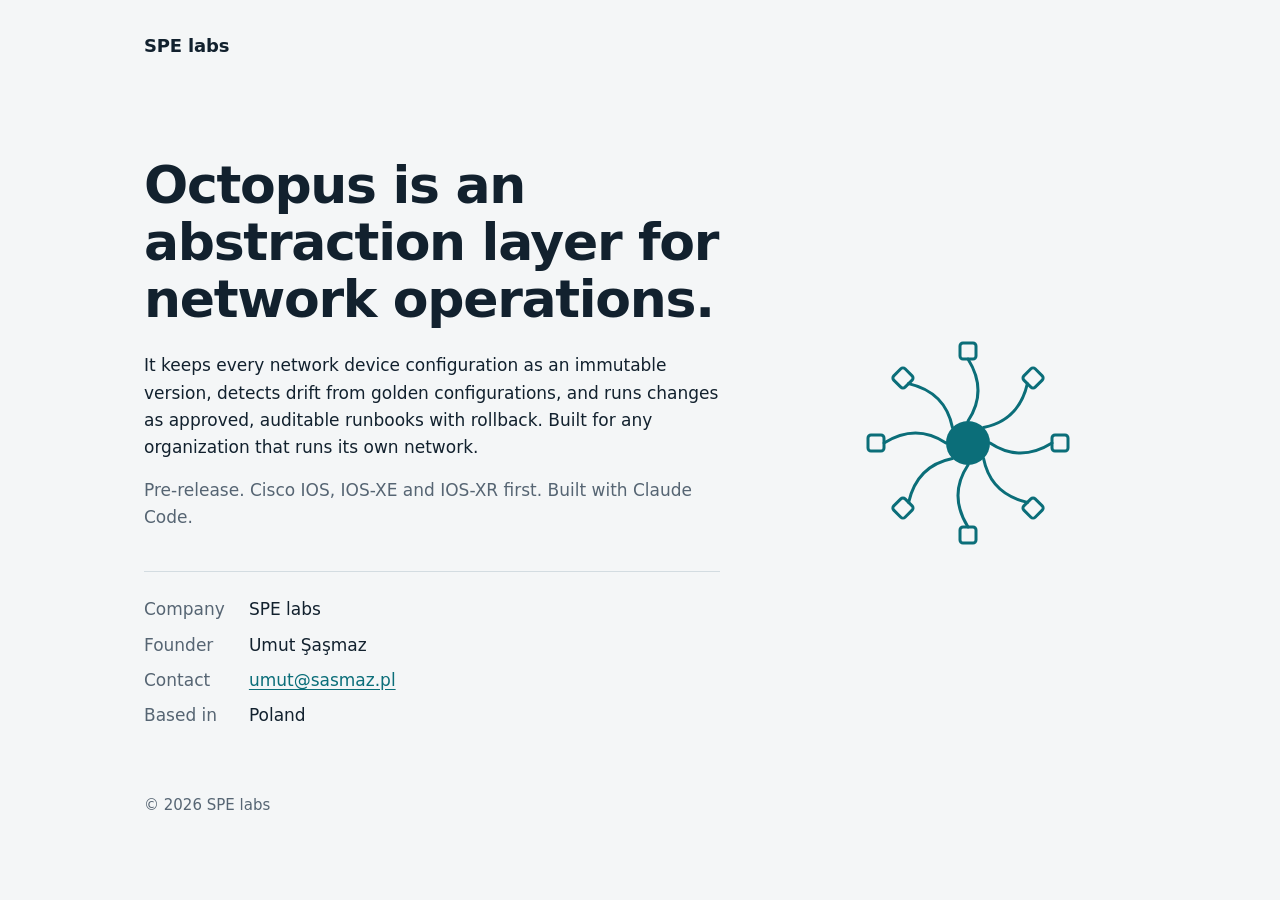
==== index.html @ d255f969 "Add SPE labs page" ====
<!doctype html>
<html lang="en">
<head>
<meta charset="utf-8">
<meta name="viewport" content="width=device-width, initial-scale=1">
<title>SPE labs: Octopus, an abstraction layer for network operations</title>
<meta name="description" content="SPE labs builds Octopus, an abstraction layer for network operations.">
<link rel="canonical" href="https://sasmaz.pl/">
<meta property="og:type" content="website">
<meta property="og:url" content="https://sasmaz.pl/">
<meta property="og:site_name" content="SPE labs">
<meta property="og:title" content="SPE labs">
<meta property="og:description" content="SPE labs builds Octopus, an abstraction layer for network operations.">
<link rel="icon" href="data:image/svg+xml,%3Csvg xmlns='http://www.w3.org/2000/svg' viewBox='0 0 16 16'%3E%3Ccircle cx='8' cy='8' r='6' fill='%230B6E79'/%3E%3C/svg%3E">
<script type="application/ld+json">
{
  "@context": "https://schema.org",
  "@type": "Organization",
  "name": "SPE labs",
  "url": "https://sasmaz.pl/",
  "email": "umut@sasmaz.pl",
  "description": "SPE labs builds Octopus, an abstraction layer for network operations.",
  "founder": { "@type": "Person", "name": "Umut Şaşmaz" },
  "address": { "@type": "PostalAddress", "addressCountry": "PL" }
}
</script>
<style>
  :root {
    --bg: #F4F6F7;
    --ink: #12212E;
    --muted: #566573;
    --accent: #0B6E79;
    --rule: #D3DCE1;
  }
  @media (prefers-color-scheme: dark) {
    :root {
      --bg: #0F1A22;
      --ink: #E6EDF1;
      --muted: #9AABB8;
      --accent: #4FB3BF;
      --rule: #2A3A46;
    }
  }
  * { box-sizing: border-box; }
  html { -webkit-text-size-adjust: 100%; }
  body {
    margin: 0;
    background: var(--bg);
    color: var(--ink);
    font: 400 1.0625rem/1.6 system-ui, -apple-system, "Segoe UI", Roboto, "Helvetica Neue", Arial, sans-serif;
  }
  .wrap { max-width: 64rem; margin: 0 auto; padding: 2rem 1rem 3rem; }
  header { font-weight: 700; font-size: 1.125rem; letter-spacing: -0.01em; }
  main {
    display: grid;
    grid-template-columns: minmax(0, 38rem) minmax(0, 1fr);
    gap: 3rem;
    align-items: center;
    padding: 6rem 0 4rem;
  }
  h1 {
    margin: 0 0 1.5rem;
    font-size: clamp(2rem, 5vw, 3.25rem);
    line-height: 1.1;
    letter-spacing: -0.025em;
    font-weight: 650;
  }
  p { margin: 0 0 1rem; max-width: 36rem; }
  .status { color: var(--muted); }
  .hub { width: 100%; max-width: 15rem; justify-self: center; color: var(--accent); }
  dl {
    display: grid;
    grid-template-columns: max-content 1fr;
    gap: 0.5rem 1.5rem;
    margin: 2.5rem 0 0;
    padding-top: 1.5rem;
    border-top: 1px solid var(--rule);
    max-width: 36rem;
  }
  dt { color: var(--muted); }
  dd { margin: 0; }
  a { color: var(--accent); text-underline-offset: 0.2em; }
  a:focus-visible { outline: 2px solid var(--accent); outline-offset: 3px; border-radius: 2px; }
  footer { color: var(--muted); font-size: 0.9375rem; }
  @media (max-width: 760px) {
    main { grid-template-columns: 1fr; gap: 2rem; padding: 3rem 0 3rem; }
    .hub { order: -1; max-width: 9rem; justify-self: start; }
  }
</style>
</head>
<body>
<div class="wrap">
  <header>SPE labs</header>
  <main>
    <section>
      <h1>Octopus is an abstraction layer for network operations.</h1>
      <p>It keeps every network device configuration as an immutable version, detects drift from golden configurations, and runs changes as approved, auditable runbooks with rollback. Built for any organization that runs its own network.</p>
      <p class="status">Pre-release. Cisco IOS, IOS-XE and IOS-XR first. Built with Claude Code.</p>
      <dl>
        <dt>Company</dt><dd>SPE labs</dd>
        <dt>Founder</dt><dd>Umut Şaşmaz</dd>
        <dt>Contact</dt><dd><a href="mailto:umut@sasmaz.pl">umut@sasmaz.pl</a></dd>
        <dt>Based in</dt><dd>Poland</dd>
      </dl>
    </section>
    <svg class="hub" viewBox="0 0 240 240" aria-hidden="true" focusable="false">
      <defs>
        <g id="arm">
          <path d="M142 120 Q 172 140 204 120" fill="none" stroke="currentColor" stroke-width="3" stroke-linecap="round"/>
          <rect x="204" y="112" width="16" height="16" rx="3" fill="none" stroke="currentColor" stroke-width="3"/>
        </g>
      </defs>
      <use href="#arm"/>
      <use href="#arm" transform="rotate(45 120 120)"/>
      <use href="#arm" transform="rotate(90 120 120)"/>
      <use href="#arm" transform="rotate(135 120 120)"/>
      <use href="#arm" transform="rotate(180 120 120)"/>
      <use href="#arm" transform="rotate(225 120 120)"/>
      <use href="#arm" transform="rotate(270 120 120)"/>
      <use href="#arm" transform="rotate(315 120 120)"/>
      <circle cx="120" cy="120" r="22" fill="currentColor"/>
    </svg>
  </main>
  <footer>© 2026 SPE labs</footer>
</div>
</body>
</html>
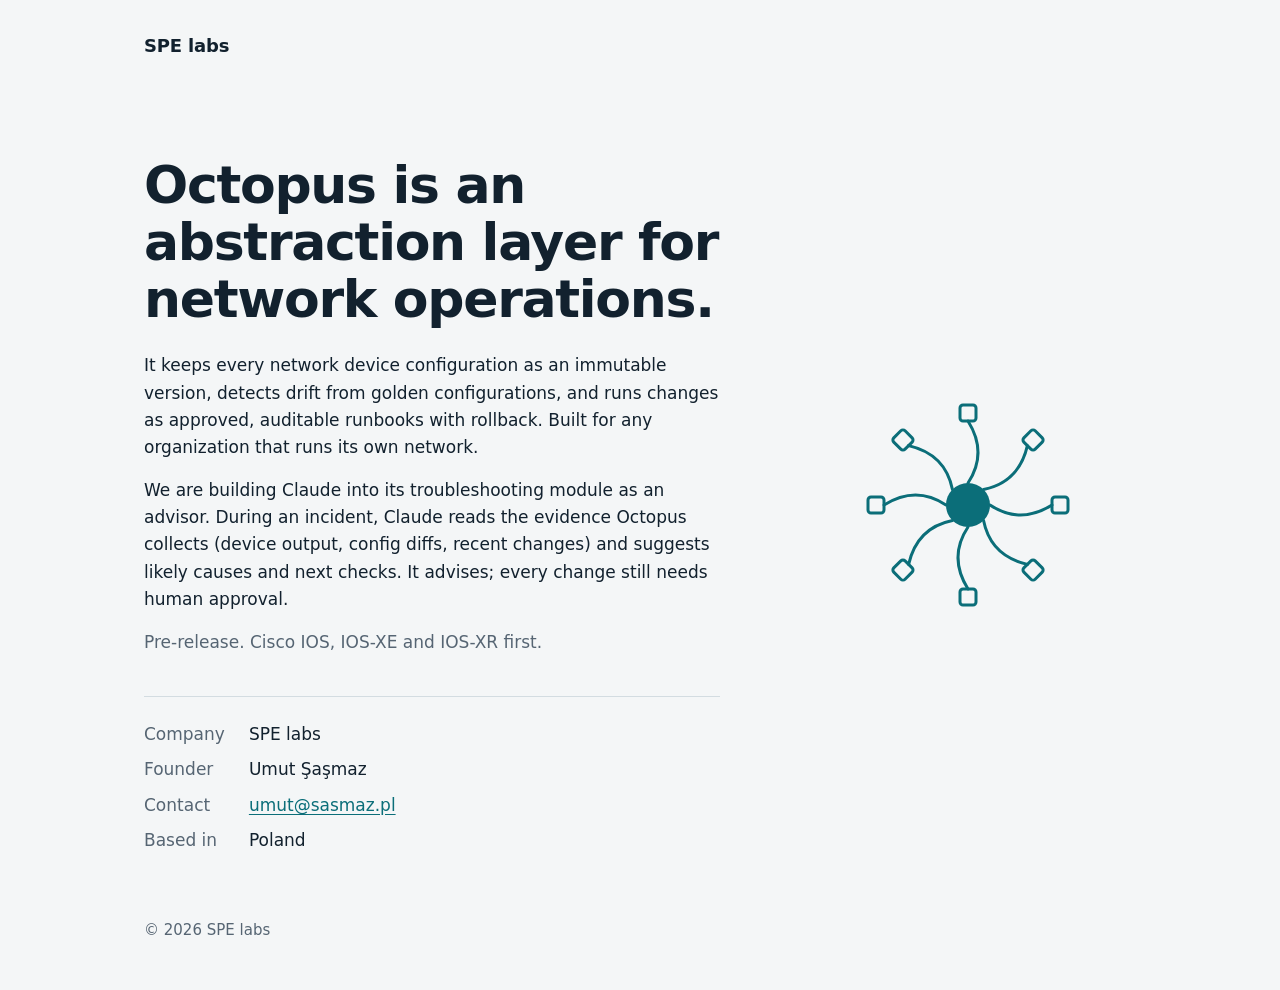
==== commit 27ce63b3: "Add Claude troubleshooting advisor" ====
--- a/index.html
+++ b/index.html
@@ -4,13 +4,13 @@
 <meta charset="utf-8">
 <meta name="viewport" content="width=device-width, initial-scale=1">
 <title>SPE labs: Octopus, an abstraction layer for network operations</title>
-<meta name="description" content="SPE labs builds Octopus, an abstraction layer for network operations.">
+<meta name="description" content="SPE labs builds Octopus, an abstraction layer for network operations, with Claude as its troubleshooting advisor.">
 <link rel="canonical" href="https://sasmaz.pl/">
 <meta property="og:type" content="website">
 <meta property="og:url" content="https://sasmaz.pl/">
 <meta property="og:site_name" content="SPE labs">
 <meta property="og:title" content="SPE labs">
-<meta property="og:description" content="SPE labs builds Octopus, an abstraction layer for network operations.">
+<meta property="og:description" content="SPE labs builds Octopus, an abstraction layer for network operations, with Claude as its troubleshooting advisor.">
 <link rel="icon" href="data:image/svg+xml,%3Csvg xmlns='http://www.w3.org/2000/svg' viewBox='0 0 16 16'%3E%3Ccircle cx='8' cy='8' r='6' fill='%230B6E79'/%3E%3C/svg%3E">
 <script type="application/ld+json">
 {
@@ -19,7 +19,7 @@
   "name": "SPE labs",
   "url": "https://sasmaz.pl/",
   "email": "umut@sasmaz.pl",
-  "description": "SPE labs builds Octopus, an abstraction layer for network operations.",
+  "description": "SPE labs builds Octopus, an abstraction layer for network operations, with Claude as its troubleshooting advisor.",
   "founder": { "@type": "Person", "name": "Umut Şaşmaz" },
   "address": { "@type": "PostalAddress", "addressCountry": "PL" }
 }
@@ -95,7 +95,8 @@
     <section>
       <h1>Octopus is an abstraction layer for network operations.</h1>
       <p>It keeps every network device configuration as an immutable version, detects drift from golden configurations, and runs changes as approved, auditable runbooks with rollback. Built for any organization that runs its own network.</p>
-      <p class="status">Pre-release. Cisco IOS, IOS-XE and IOS-XR first. Built with Claude Code.</p>
+      <p>We are building Claude into its troubleshooting module as an advisor. During an incident, Claude reads the evidence Octopus collects (device output, config diffs, recent changes) and suggests likely causes and next checks. It advises; every change still needs human approval.</p>
+      <p class="status">Pre-release. Cisco IOS, IOS-XE and IOS-XR first.</p>
       <dl>
         <dt>Company</dt><dd>SPE labs</dd>
         <dt>Founder</dt><dd>Umut Şaşmaz</dd>
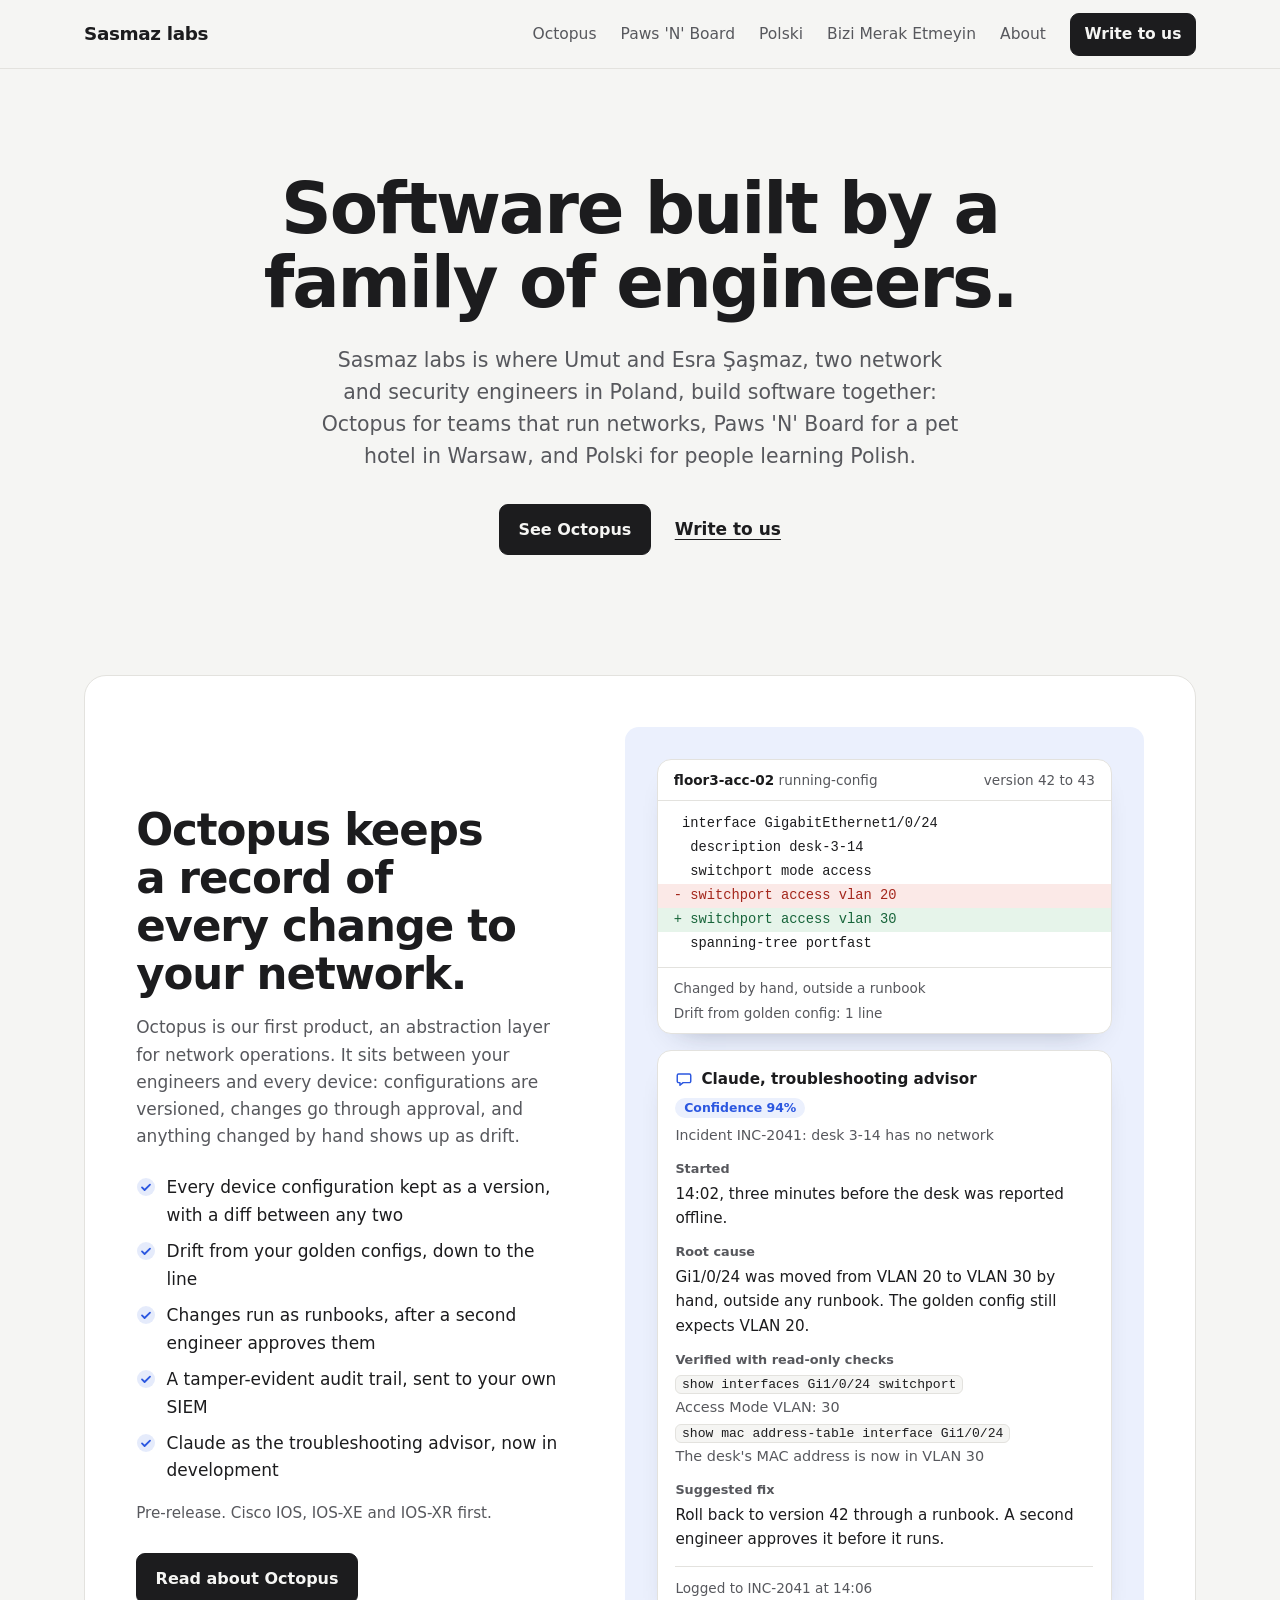
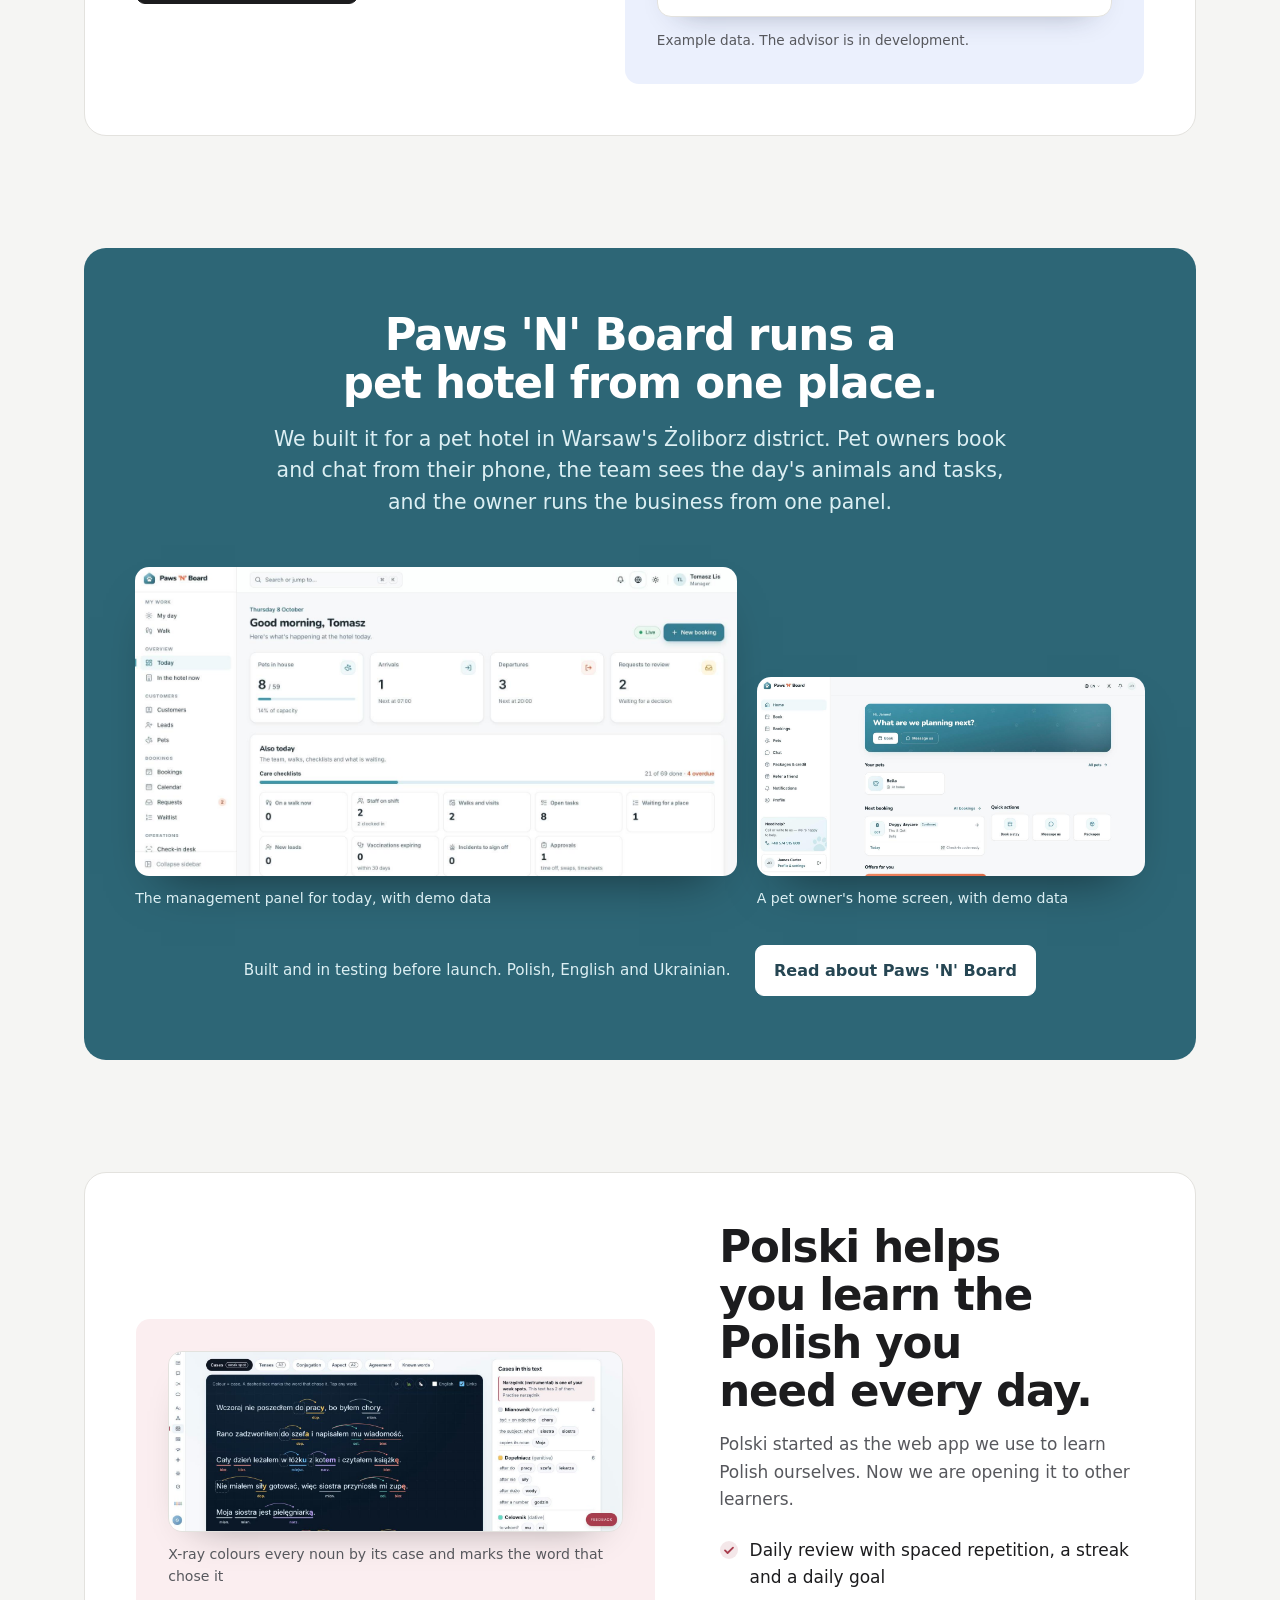
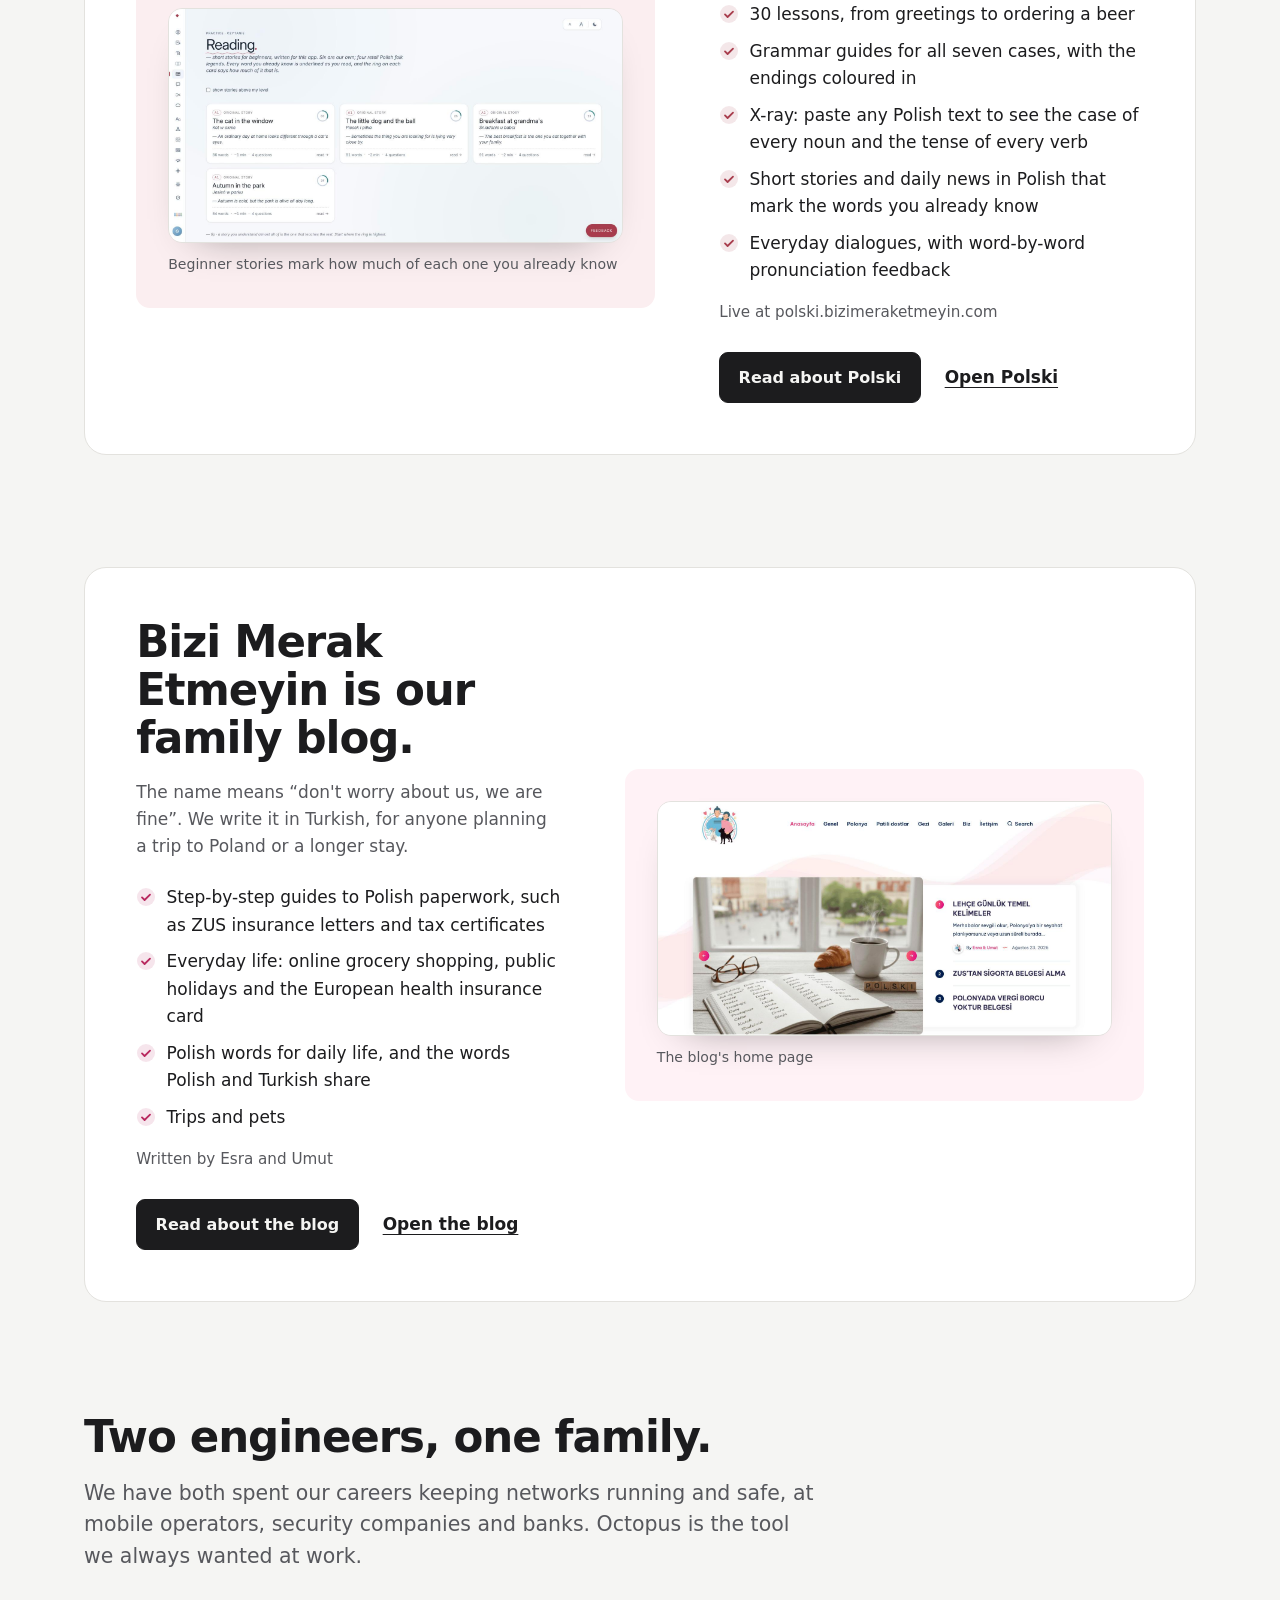
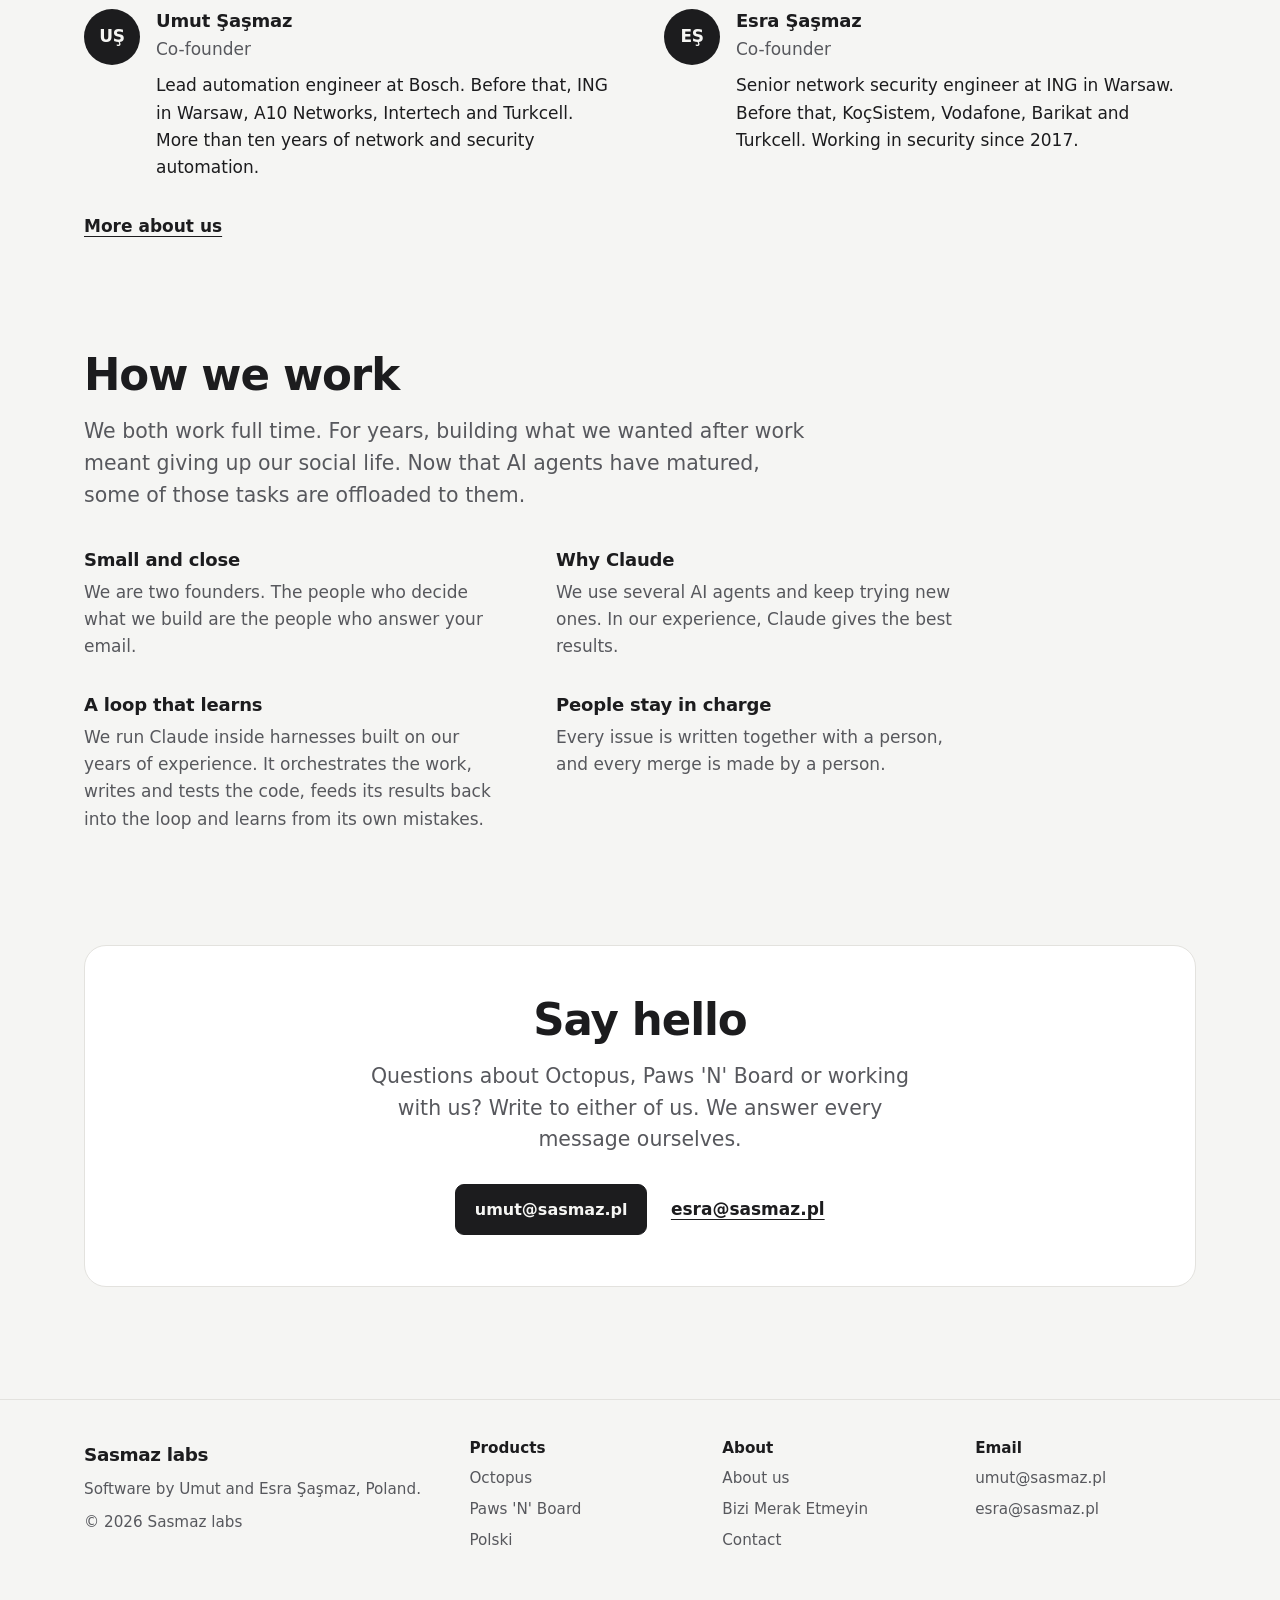
==== commit 37aa450c: "Rebuild site with product pages and about - Home with Octopus, Paws 'N' Board, Polski and our family" ====
--- a/index.html
+++ b/index.html
@@ -3,126 +3,261 @@
 <head>
 <meta charset="utf-8">
 <meta name="viewport" content="width=device-width, initial-scale=1">
-<title>SPE labs: Octopus, an abstraction layer for network operations</title>
-<meta name="description" content="SPE labs builds Octopus, an abstraction layer for network operations, with Claude as its troubleshooting advisor.">
+<title>Sasmaz labs</title>
+<meta name="description" content="Sasmaz labs is where Umut and Esra Şaşmaz build software in Poland: Octopus, an abstraction layer for network operations with Claude as its troubleshooting advisor, and Paws 'N' Board, a pet hotel platform.">
 <link rel="canonical" href="https://sasmaz.pl/">
 <meta property="og:type" content="website">
 <meta property="og:url" content="https://sasmaz.pl/">
-<meta property="og:site_name" content="SPE labs">
-<meta property="og:title" content="SPE labs">
-<meta property="og:description" content="SPE labs builds Octopus, an abstraction layer for network operations, with Claude as its troubleshooting advisor.">
-<link rel="icon" href="data:image/svg+xml,%3Csvg xmlns='http://www.w3.org/2000/svg' viewBox='0 0 16 16'%3E%3Ccircle cx='8' cy='8' r='6' fill='%230B6E79'/%3E%3C/svg%3E">
+<meta property="og:site_name" content="Sasmaz labs">
+<meta property="og:title" content="Sasmaz labs">
+<meta property="og:description" content="Software by Umut and Esra Şaşmaz: Octopus for network operations and Paws 'N' Board for pet hotels.">
+<link rel="icon" href="data:image/svg+xml,%3Csvg xmlns='http://www.w3.org/2000/svg' viewBox='0 0 32 32'%3E%3Crect width='32' height='32' rx='8' fill='%231C1C1E'/%3E%3Ctext x='16' y='22.5' font-family='system-ui,sans-serif' font-size='19' font-weight='700' text-anchor='middle' fill='%23fff'%3ES%3C/text%3E%3C/svg%3E">
+<link rel="stylesheet" href="style.css">
 <script type="application/ld+json">
 {
   "@context": "https://schema.org",
   "@type": "Organization",
-  "name": "SPE labs",
+  "name": "Sasmaz labs",
   "url": "https://sasmaz.pl/",
   "email": "umut@sasmaz.pl",
-  "description": "SPE labs builds Octopus, an abstraction layer for network operations, with Claude as its troubleshooting advisor.",
-  "founder": { "@type": "Person", "name": "Umut Şaşmaz" },
+  "description": "Sasmaz labs is where Umut and Esra Şaşmaz build software in Poland.",
+  "founder": [ { "@type": "Person", "name": "Umut Şaşmaz" }, { "@type": "Person", "name": "Esra Şaşmaz" } ],
   "address": { "@type": "PostalAddress", "addressCountry": "PL" }
 }
 </script>
-<style>
-  :root {
-    --bg: #F4F6F7;
-    --ink: #12212E;
-    --muted: #566573;
-    --accent: #0B6E79;
-    --rule: #D3DCE1;
-  }
-  @media (prefers-color-scheme: dark) {
-    :root {
-      --bg: #0F1A22;
-      --ink: #E6EDF1;
-      --muted: #9AABB8;
-      --accent: #4FB3BF;
-      --rule: #2A3A46;
-    }
-  }
-  * { box-sizing: border-box; }
-  html { -webkit-text-size-adjust: 100%; }
-  body {
-    margin: 0;
-    background: var(--bg);
-    color: var(--ink);
-    font: 400 1.0625rem/1.6 system-ui, -apple-system, "Segoe UI", Roboto, "Helvetica Neue", Arial, sans-serif;
-  }
-  .wrap { max-width: 64rem; margin: 0 auto; padding: 2rem 1rem 3rem; }
-  header { font-weight: 700; font-size: 1.125rem; letter-spacing: -0.01em; }
-  main {
-    display: grid;
-    grid-template-columns: minmax(0, 38rem) minmax(0, 1fr);
-    gap: 3rem;
-    align-items: center;
-    padding: 6rem 0 4rem;
-  }
-  h1 {
-    margin: 0 0 1.5rem;
-    font-size: clamp(2rem, 5vw, 3.25rem);
-    line-height: 1.1;
-    letter-spacing: -0.025em;
-    font-weight: 650;
-  }
-  p { margin: 0 0 1rem; max-width: 36rem; }
-  .status { color: var(--muted); }
-  .hub { width: 100%; max-width: 15rem; justify-self: center; color: var(--accent); }
-  dl {
-    display: grid;
-    grid-template-columns: max-content 1fr;
-    gap: 0.5rem 1.5rem;
-    margin: 2.5rem 0 0;
-    padding-top: 1.5rem;
-    border-top: 1px solid var(--rule);
-    max-width: 36rem;
-  }
-  dt { color: var(--muted); }
-  dd { margin: 0; }
-  a { color: var(--accent); text-underline-offset: 0.2em; }
-  a:focus-visible { outline: 2px solid var(--accent); outline-offset: 3px; border-radius: 2px; }
-  footer { color: var(--muted); font-size: 0.9375rem; }
-  @media (max-width: 760px) {
-    main { grid-template-columns: 1fr; gap: 2rem; padding: 3rem 0 3rem; }
-    .hub { order: -1; max-width: 9rem; justify-self: start; }
-  }
-</style>
 </head>
 <body>
-<div class="wrap">
-  <header>SPE labs</header>
-  <main>
-    <section>
-      <h1>Octopus is an abstraction layer for network operations.</h1>
-      <p>It keeps every network device configuration as an immutable version, detects drift from golden configurations, and runs changes as approved, auditable runbooks with rollback. Built for any organization that runs its own network.</p>
-      <p>We are building Claude into its troubleshooting module as an advisor. During an incident, Claude reads the evidence Octopus collects (device output, config diffs, recent changes) and suggests likely causes and next checks. It advises; every change still needs human approval.</p>
-      <p class="status">Pre-release. Cisco IOS, IOS-XE and IOS-XR first.</p>
-      <dl>
-        <dt>Company</dt><dd>SPE labs</dd>
-        <dt>Founder</dt><dd>Umut Şaşmaz</dd>
-        <dt>Contact</dt><dd><a href="mailto:umut@sasmaz.pl">umut@sasmaz.pl</a></dd>
-        <dt>Based in</dt><dd>Poland</dd>
-      </dl>
-    </section>
-    <svg class="hub" viewBox="0 0 240 240" aria-hidden="true" focusable="false">
-      <defs>
-        <g id="arm">
-          <path d="M142 120 Q 172 140 204 120" fill="none" stroke="currentColor" stroke-width="3" stroke-linecap="round"/>
-          <rect x="204" y="112" width="16" height="16" rx="3" fill="none" stroke="currentColor" stroke-width="3"/>
-        </g>
-      </defs>
-      <use href="#arm"/>
-      <use href="#arm" transform="rotate(45 120 120)"/>
-      <use href="#arm" transform="rotate(90 120 120)"/>
-      <use href="#arm" transform="rotate(135 120 120)"/>
-      <use href="#arm" transform="rotate(180 120 120)"/>
-      <use href="#arm" transform="rotate(225 120 120)"/>
-      <use href="#arm" transform="rotate(270 120 120)"/>
-      <use href="#arm" transform="rotate(315 120 120)"/>
-      <circle cx="120" cy="120" r="22" fill="currentColor"/>
-    </svg>
-  </main>
-  <footer>© 2026 SPE labs</footer>
-</div>
+<header class="site-header">
+  <div class="wrap">
+    <a class="brand" href="index.html">Sasmaz labs</a>
+    <nav class="site-nav" aria-label="Main">
+      <a href="octopus.html">Octopus</a>
+      <a href="paws.html">Paws 'N' Board</a>
+      <a href="polski.html">Polski</a>
+      <a href="blog.html">Bizi Merak Etmeyin</a>
+      <a href="about.html">About</a>
+      <a class="btn btn-small" href="about.html#contact">Write to us</a>
+    </nav>
+  </div>
+</header>
+
+<main>
+  <section class="hero center wrap">
+    <h1>Software built by a family of engineers.</h1>
+    <p class="lede">Sasmaz labs is where Umut and Esra Şaşmaz, two network and security engineers in Poland, build software together: Octopus for teams that run networks, Paws 'N' Board for a pet hotel in Warsaw, and Polski for people learning Polish.</p>
+    <div class="actions">
+      <a class="btn" href="octopus.html">See Octopus</a>
+      <a class="text-link" href="about.html#contact">Write to us</a>
+    </div>
+  </section>
+
+  <section class="section wrap" aria-labelledby="octopus-h">
+    <div class="panel">
+      <div class="split">
+        <div class="split-text">
+          <h2 id="octopus-h">Octopus keeps a record of every change to your network.</h2>
+          <p class="muted">Octopus is our first product, an abstraction layer for network operations. It sits between your engineers and every device: configurations are versioned, changes go through approval, and anything changed by hand shows up as drift.</p>
+          <ul class="checks">
+            <li><svg viewBox="0 0 20 20" aria-hidden="true"><circle cx="10" cy="10" r="9" fill="currentColor" opacity=".12"/><path d="M6 10.4l2.6 2.6L14 7.6" fill="none" stroke="currentColor" stroke-width="1.8" stroke-linecap="round" stroke-linejoin="round"/></svg><span>Every device configuration kept as a version, with a diff between any two</span></li>
+            <li><svg viewBox="0 0 20 20" aria-hidden="true"><circle cx="10" cy="10" r="9" fill="currentColor" opacity=".12"/><path d="M6 10.4l2.6 2.6L14 7.6" fill="none" stroke="currentColor" stroke-width="1.8" stroke-linecap="round" stroke-linejoin="round"/></svg><span>Drift from your golden configs, down to the line</span></li>
+            <li><svg viewBox="0 0 20 20" aria-hidden="true"><circle cx="10" cy="10" r="9" fill="currentColor" opacity=".12"/><path d="M6 10.4l2.6 2.6L14 7.6" fill="none" stroke="currentColor" stroke-width="1.8" stroke-linecap="round" stroke-linejoin="round"/></svg><span>Changes run as runbooks, after a second engineer approves them</span></li>
+            <li><svg viewBox="0 0 20 20" aria-hidden="true"><circle cx="10" cy="10" r="9" fill="currentColor" opacity=".12"/><path d="M6 10.4l2.6 2.6L14 7.6" fill="none" stroke="currentColor" stroke-width="1.8" stroke-linecap="round" stroke-linejoin="round"/></svg><span>A tamper-evident audit trail, sent to your own SIEM</span></li>
+            <li><svg viewBox="0 0 20 20" aria-hidden="true"><circle cx="10" cy="10" r="9" fill="currentColor" opacity=".12"/><path d="M6 10.4l2.6 2.6L14 7.6" fill="none" stroke="currentColor" stroke-width="1.8" stroke-linecap="round" stroke-linejoin="round"/></svg><span>Claude as the troubleshooting advisor, now in development</span></li>
+          </ul>
+          <p class="status">Pre-release. Cisco IOS, IOS-XE and IOS-XR first.</p>
+          <div class="actions"><a class="btn" href="octopus.html">Read about Octopus</a></div>
+        </div>
+        <div class="stage">
+          <figure class="diff" aria-label="Example configuration diff">
+            <figcaption class="diff-head"><span><b>floor3-acc-02</b> running-config</span><span>version 42 to 43</span></figcaption>
+            <pre><code> interface GigabitEthernet1/0/24</code><code>  description desk-3-14</code><code>  switchport mode access</code><code class="del">- switchport access vlan 20</code><code class="add">+ switchport access vlan 30</code><code>  spanning-tree portfast</code></pre>
+            <div class="diff-foot"><span>Changed by hand, outside a runbook</span><span>Drift from golden config: 1 line</span></div>
+          </figure>
+          <div class="advisor">
+            <div class="advisor-head">
+              <span class="advisor-who"><svg viewBox="0 0 20 20" aria-hidden="true"><path d="M4 4.5h12a1.5 1.5 0 0 1 1.5 1.5v6.5A1.5 1.5 0 0 1 16 14H9l-3.5 3v-3H4a1.5 1.5 0 0 1-1.5-1.5V6A1.5 1.5 0 0 1 4 4.5Z" fill="none" stroke="currentColor" stroke-width="1.6" stroke-linejoin="round"/></svg>Claude, troubleshooting advisor</span>
+              <span class="pill">Confidence 94%</span>
+            </div>
+            <p class="advisor-incident">Incident INC-2041: desk 3-14 has no network</p>
+            <dl class="advice">
+              <div><dt>Started</dt><dd>14:02, three minutes before the desk was reported offline.</dd></div>
+              <div><dt>Root cause</dt><dd>Gi1/0/24 was moved from VLAN 20 to VLAN 30 by hand, outside any runbook. The golden config still expects VLAN 20.</dd></div>
+              <div><dt>Verified with read-only checks</dt><dd>
+                <code>show interfaces Gi1/0/24 switchport</code><span class="result">Access Mode VLAN: 30</span>
+                <code>show mac address-table interface Gi1/0/24</code><span class="result">The desk's MAC address is now in VLAN 30</span>
+              </dd></div>
+              <div><dt>Suggested fix</dt><dd>Roll back to version 42 through a runbook. A second engineer approves it before it runs.</dd></div>
+            </dl>
+            <p class="advisor-log">Logged to INC-2041 at 14:06</p>
+          </div>
+          <p class="example-note">Example data. The advisor is in development.</p>
+        </div>
+      </div>
+    </div>
+  </section>
+
+  <section class="section wrap" aria-labelledby="paws-h">
+    <div class="band">
+      <div class="head">
+        <h2 id="paws-h">Paws 'N' Board runs a pet hotel from one place.</h2>
+        <p class="lede">We built it for a pet hotel in Warsaw's Żoliborz district. Pet owners book and chat from their phone, the team sees the day's animals and tasks, and the owner runs the business from one panel.</p>
+      </div>
+      <div class="shots">
+        <figure class="shot">
+          <img src="paws-panel.jpg" width="1512" height="778" alt="The Paws 'N' Board management panel for today: pets in the hotel, arrivals, departures, requests and care checklists.">
+          <figcaption>The management panel for today, with demo data</figcaption>
+        </figure>
+        <figure class="shot">
+          <img src="paws-customer.jpg" width="1512" height="778" alt="The pet owner's home screen in Paws 'N' Board, showing their pets, the next booking and quick actions.">
+          <figcaption>A pet owner's home screen, with demo data</figcaption>
+        </figure>
+      </div>
+      <div class="band-foot">
+        <p class="status">Built and in testing before launch. Polish, English and Ukrainian.</p>
+        <a class="btn btn-light" href="paws.html">Read about Paws 'N' Board</a>
+      </div>
+    </div>
+  </section>
+
+  <section class="section wrap" aria-labelledby="polski-h">
+    <div class="panel">
+      <div class="split rev">
+        <div class="split-text">
+          <h2 id="polski-h">Polski helps you learn the Polish you need every day.</h2>
+          <p class="muted">Polski started as the web app we use to learn Polish ourselves. Now we are opening it to other learners.</p>
+          <ul class="checks checks-polski">
+            <li><svg viewBox="0 0 20 20" aria-hidden="true"><circle cx="10" cy="10" r="9" fill="currentColor" opacity=".12"/><path d="M6 10.4l2.6 2.6L14 7.6" fill="none" stroke="currentColor" stroke-width="1.8" stroke-linecap="round" stroke-linejoin="round"/></svg><span>Daily review with spaced repetition, a streak and a daily goal</span></li>
+            <li><svg viewBox="0 0 20 20" aria-hidden="true"><circle cx="10" cy="10" r="9" fill="currentColor" opacity=".12"/><path d="M6 10.4l2.6 2.6L14 7.6" fill="none" stroke="currentColor" stroke-width="1.8" stroke-linecap="round" stroke-linejoin="round"/></svg><span>30 lessons, from greetings to ordering a beer</span></li>
+            <li><svg viewBox="0 0 20 20" aria-hidden="true"><circle cx="10" cy="10" r="9" fill="currentColor" opacity=".12"/><path d="M6 10.4l2.6 2.6L14 7.6" fill="none" stroke="currentColor" stroke-width="1.8" stroke-linecap="round" stroke-linejoin="round"/></svg><span>Grammar guides for all seven cases, with the endings coloured in</span></li>
+            <li><svg viewBox="0 0 20 20" aria-hidden="true"><circle cx="10" cy="10" r="9" fill="currentColor" opacity=".12"/><path d="M6 10.4l2.6 2.6L14 7.6" fill="none" stroke="currentColor" stroke-width="1.8" stroke-linecap="round" stroke-linejoin="round"/></svg><span>X-ray: paste any Polish text to see the case of every noun and the tense of every verb</span></li>
+            <li><svg viewBox="0 0 20 20" aria-hidden="true"><circle cx="10" cy="10" r="9" fill="currentColor" opacity=".12"/><path d="M6 10.4l2.6 2.6L14 7.6" fill="none" stroke="currentColor" stroke-width="1.8" stroke-linecap="round" stroke-linejoin="round"/></svg><span>Short stories and daily news in Polish that mark the words you already know</span></li>
+            <li><svg viewBox="0 0 20 20" aria-hidden="true"><circle cx="10" cy="10" r="9" fill="currentColor" opacity=".12"/><path d="M6 10.4l2.6 2.6L14 7.6" fill="none" stroke="currentColor" stroke-width="1.8" stroke-linecap="round" stroke-linejoin="round"/></svg><span>Everyday dialogues, with word-by-word pronunciation feedback</span></li>
+          </ul>
+          <p class="status">Live at polski.bizimeraketmeyin.com</p>
+          <div class="actions"><a class="btn" href="polski.html">Read about Polski</a><a class="text-link" href="https://polski.bizimeraketmeyin.com/">Open Polski</a></div>
+        </div>
+        <div class="stage stage-polski">
+          <figure class="shot">
+            <img src="polski-xray.jpg" width="1512" height="598" alt="Polski X-ray: a short Polish text with each noun underlined in the colour of its case, and a side panel listing the cases found in the text.">
+            <figcaption>X-ray colours every noun by its case and marks the word that chose it</figcaption>
+          </figure>
+          <figure class="shot">
+            <img src="polski-reading.jpg" width="1512" height="778" alt="The Polski reading page with four beginner stories, each showing how much of it the reader already knows.">
+            <figcaption>Beginner stories mark how much of each one you already know</figcaption>
+          </figure>
+        </div>
+      </div>
+    </div>
+  </section>
+
+  <section class="section wrap" aria-labelledby="blog-h">
+    <div class="panel panel-blog">
+      <div class="split">
+        <div class="split-text">
+          <h2 id="blog-h">Bizi Merak Etmeyin is our family blog.</h2>
+          <p class="muted">The name means &ldquo;don't worry about us, we are fine&rdquo;. We write it in Turkish, for anyone planning a trip to Poland or a longer stay.</p>
+          <ul class="checks checks-blog">
+            <li><svg viewBox="0 0 20 20" aria-hidden="true"><circle cx="10" cy="10" r="9" fill="currentColor" opacity=".12"/><path d="M6 10.4l2.6 2.6L14 7.6" fill="none" stroke="currentColor" stroke-width="1.8" stroke-linecap="round" stroke-linejoin="round"/></svg><span>Step-by-step guides to Polish paperwork, such as ZUS insurance letters and tax certificates</span></li>
+            <li><svg viewBox="0 0 20 20" aria-hidden="true"><circle cx="10" cy="10" r="9" fill="currentColor" opacity=".12"/><path d="M6 10.4l2.6 2.6L14 7.6" fill="none" stroke="currentColor" stroke-width="1.8" stroke-linecap="round" stroke-linejoin="round"/></svg><span>Everyday life: online grocery shopping, public holidays and the European health insurance card</span></li>
+            <li><svg viewBox="0 0 20 20" aria-hidden="true"><circle cx="10" cy="10" r="9" fill="currentColor" opacity=".12"/><path d="M6 10.4l2.6 2.6L14 7.6" fill="none" stroke="currentColor" stroke-width="1.8" stroke-linecap="round" stroke-linejoin="round"/></svg><span>Polish words for daily life, and the words Polish and Turkish share</span></li>
+            <li><svg viewBox="0 0 20 20" aria-hidden="true"><circle cx="10" cy="10" r="9" fill="currentColor" opacity=".12"/><path d="M6 10.4l2.6 2.6L14 7.6" fill="none" stroke="currentColor" stroke-width="1.8" stroke-linecap="round" stroke-linejoin="round"/></svg><span>Trips and pets</span></li>
+          </ul>
+          <p class="status">Written by Esra and Umut</p>
+          <div class="actions"><a class="btn" href="blog.html">Read about the blog</a><a class="text-link" href="https://bizimeraketmeyin.com/">Open the blog</a></div>
+        </div>
+        <div class="stage stage-blog">
+          <figure class="shot">
+            <img src="blog-home.jpg" width="1512" height="778" alt="The Bizi Merak Etmeyin home page: a family illustration with two pets, the menu, and the latest post about everyday Polish words.">
+            <figcaption>The blog's home page</figcaption>
+          </figure>
+        </div>
+      </div>
+    </div>
+  </section>
+
+  <section class="section wrap" aria-labelledby="people-h">
+    <div class="head">
+      <h2 id="people-h">Two engineers, one family.</h2>
+      <p class="lede">We have both spent our careers keeping networks running and safe, at mobile operators, security companies and banks. Octopus is the tool we always wanted at work.</p>
+    </div>
+    <div class="people">
+      <div class="person">
+        <span class="avatar" aria-hidden="true">UŞ</span>
+        <div>
+          <h3>Umut Şaşmaz</h3>
+          <p class="role">Co-founder</p>
+          <p>Lead automation engineer at Bosch. Before that, ING in Warsaw, A10 Networks, Intertech and Turkcell. More than ten years of network and security automation.</p>
+        </div>
+      </div>
+      <div class="person">
+        <span class="avatar" aria-hidden="true">EŞ</span>
+        <div>
+          <h3>Esra Şaşmaz</h3>
+          <p class="role">Co-founder</p>
+          <p>Senior network security engineer at ING in Warsaw. Before that, KoçSistem, Vodafone, Barikat and Turkcell. Working in security since 2017.</p>
+        </div>
+      </div>
+    </div>
+    <div class="actions"><a class="text-link" href="about.html">More about us</a></div>
+  </section>
+
+  <section class="section wrap" aria-labelledby="work-h">
+    <div class="head">
+      <h2 id="work-h">How we work</h2>
+      <p class="lede">We both work full time. For years, building what we wanted after work meant giving up our social life. Now that AI agents have matured, some of those tasks are offloaded to them.</p>
+    </div>
+    <div class="cols cols-2">
+      <div>
+        <h3>Small and close</h3>
+        <p>We are two founders. The people who decide what we build are the people who answer your email.</p>
+      </div>
+      <div>
+        <h3>Why Claude</h3>
+        <p>We use several AI agents and keep trying new ones. In our experience, Claude gives the best results.</p>
+      </div>
+      <div>
+        <h3>A loop that learns</h3>
+        <p>We run Claude inside harnesses built on our years of experience. It orchestrates the work, writes and tests the code, feeds its results back into the loop and learns from its own mistakes.</p>
+      </div>
+      <div>
+        <h3>People stay in charge</h3>
+        <p>Every issue is written together with a person, and every merge is made by a person.</p>
+      </div>
+    </div>
+  </section>
+
+  <section class="section wrap" aria-labelledby="hello-h">
+    <div class="panel center">
+      <h2 id="hello-h">Say hello</h2>
+      <p class="lede">Questions about Octopus, Paws 'N' Board or working with us? Write to either of us. We answer every message ourselves.</p>
+      <div class="actions">
+        <a class="btn" href="mailto:umut@sasmaz.pl">umut@sasmaz.pl</a>
+        <a class="text-link" href="mailto:esra@sasmaz.pl">esra@sasmaz.pl</a>
+      </div>
+    </div>
+  </section>
+</main>
+
+<footer class="site-footer">
+  <div class="wrap footer-grid">
+    <div class="footer-brand">
+      <a class="brand" href="index.html">Sasmaz labs</a>
+      <p>Software by Umut and Esra Şaşmaz, Poland.</p>
+      <p>© 2026 Sasmaz labs</p>
+    </div>
+    <nav aria-label="Products">
+      <h2>Products</h2>
+      <ul><li><a href="octopus.html">Octopus</a></li><li><a href="paws.html">Paws 'N' Board</a></li><li><a href="polski.html">Polski</a></li></ul>
+    </nav>
+    <nav aria-label="About">
+      <h2>About</h2>
+      <ul><li><a href="about.html">About us</a></li><li><a href="blog.html">Bizi Merak Etmeyin</a></li><li><a href="about.html#contact">Contact</a></li></ul>
+    </nav>
+    <div>
+      <h2>Email</h2>
+      <ul><li><a href="mailto:umut@sasmaz.pl">umut@sasmaz.pl</a></li><li><a href="mailto:esra@sasmaz.pl">esra@sasmaz.pl</a></li></ul>
+    </div>
+  </div>
+</footer>
 </body>
 </html>
--- a/style.css
+++ b/style.css
@@ -0,0 +1,264 @@
+/* Canon company site at Tailscale's craft level: neutral ground, white panels that carry real product evidence,
+   near-black type and buttons, one accent per product (Octopus blue, Paws 'N' Board teal from its own UI).
+   System sans; monospace only for config and commands. */
+:root {
+  --ground: #F5F5F3;
+  --panel: #FFFFFF;
+  --ink: #1C1C1E;
+  --ink-2: #57585D;
+  --line: #E3E2DE;
+  --accent: #2B57E0;
+  --accent-soft: #EBF0FD;
+  --paws: #2D6676;
+  --paws-ink: #264653;
+  --polski-ink: #A83D4D;
+  --polski-band: #A83D4D;
+  --polski-soft: #FBEEF0;
+  --blog-ink: #B8295F;
+  --blog-band: #B8295F;
+  --blog-soft: #FFF2F6;
+  --octo-band: #17324A;
+  --on-band: #FFFFFF;
+  --on-band-2: #DCEFF3;
+  --add-bg: #E6F4EA;
+  --add-ink: #17643A;
+  --del-bg: #FBE9E7;
+  --del-ink: #A3261B;
+  --font: system-ui, -apple-system, "Segoe UI", Roboto, "Helvetica Neue", Arial, sans-serif;
+  --mono: ui-monospace, "SF Mono", Menlo, Consolas, "Liberation Mono", monospace;
+  --r-l: 22px;
+  --r-m: 14px;
+  --r-s: 9px;
+}
+@media (prefers-color-scheme: dark) {
+  :root:not([data-theme="light"]) {
+    --ground: #131314; --panel: #1C1C1F; --ink: #F1F1EF; --ink-2: #A9A9A5; --line: #2E2E31;
+    --accent: #8AA4FF; --accent-soft: #1B2237; --paws: #264653; --on-band-2: #DCEFF3;
+    --polski-ink: #F09AA6; --polski-band: #7A2B38; --polski-soft: #2B171B; --blog-ink: #F48FB1; --blog-band: #7D1F45; --blog-soft: #2B1820; --octo-band: #0F2233;
+    --add-bg: #12301E; --add-ink: #8FDDAA; --del-bg: #3A1714; --del-ink: #F4A69C; color-scheme: dark;
+  }
+}
+:root[data-theme="dark"] {
+  --ground: #131314; --panel: #1C1C1F; --ink: #F1F1EF; --ink-2: #A9A9A5; --line: #2E2E31;
+  --accent: #8AA4FF; --accent-soft: #1B2237; --paws: #264653; --on-band-2: #DCEFF3;
+    --polski-ink: #F09AA6; --polski-band: #7A2B38; --polski-soft: #2B171B; --blog-ink: #F48FB1; --blog-band: #7D1F45; --blog-soft: #2B1820; --octo-band: #0F2233;
+  --add-bg: #12301E; --add-ink: #8FDDAA; --del-bg: #3A1714; --del-ink: #F4A69C; color-scheme: dark;
+}
+
+* { box-sizing: border-box; }
+html { -webkit-text-size-adjust: 100%; scrollbar-color: var(--line) var(--ground); }
+body { margin: 0; background: var(--ground); color: var(--ink); font: 400 1.0625rem/1.6 var(--font); caret-color: var(--accent); }
+::selection { background: color-mix(in srgb, var(--accent) 24%, transparent); }
+img { max-width: 100%; height: auto; display: block; }
+a { color: inherit; text-underline-offset: 0.22em; text-decoration-thickness: 1px; }
+a:hover { text-decoration-thickness: 2px; }
+:focus-visible { outline: 2px solid var(--accent); outline-offset: 3px; border-radius: 4px; }
+
+.wrap { max-width: 72rem; margin-inline: auto; padding-inline: 1.25rem; }
+
+h1, h2, h3 { margin: 0; text-wrap: balance; }
+h1 { font-size: clamp(2.5rem, 5.6vw, 4.4rem); line-height: 1.05; letter-spacing: -0.03em; font-weight: 650; }
+h2 { font-size: clamp(1.85rem, 3.4vw, 2.75rem); line-height: 1.1; letter-spacing: -0.025em; font-weight: 650; }
+h3 { font-size: 1.125rem; line-height: 1.35; font-weight: 650; letter-spacing: -0.01em; }
+p { margin: 0; }
+.lede { font-size: clamp(1.1rem, 1.6vw, 1.3rem); line-height: 1.55; color: var(--ink-2); }
+.muted { color: var(--ink-2); }
+.prose { max-width: 42rem; }
+.prose > * + * { margin-top: 1rem; }
+.head { max-width: 46rem; }
+.head > * + * { margin-top: 1rem; }
+
+/* header */
+.site-header { position: sticky; top: 0; z-index: 10; background: var(--ground); border-bottom: 1px solid var(--line); }
+.site-header .wrap { display: flex; flex-wrap: wrap; align-items: center; justify-content: space-between; gap: 0.5rem 1.5rem; padding-block: 0.8rem; }
+.brand { font-weight: 700; font-size: 1.15rem; letter-spacing: -0.02em; text-decoration: none; }
+.site-nav { display: flex; flex-wrap: wrap; align-items: center; gap: 0.25rem 1.5rem; }
+.site-nav a { text-decoration: none; color: var(--ink-2); font-size: 0.97rem; }
+.site-nav a:hover, .site-nav a[aria-current="page"] { color: var(--ink); }
+.site-nav .btn { color: var(--ground); }
+
+/* buttons and links */
+.btn { display: inline-flex; align-items: center; padding: 0.72rem 1.15rem; border-radius: var(--r-s); background: var(--ink); color: var(--ground); border: 1px solid var(--ink); font-weight: 600; font-size: 1rem; text-decoration: none; transition: transform 160ms cubic-bezier(.16,1,.3,1); }
+.btn:hover { transform: translateY(-1px); }
+.btn-small { padding: 0.5rem 0.85rem; font-size: 0.93rem; }
+.btn-light { background: var(--on-band); color: var(--paws-ink); border-color: var(--on-band); }
+.text-link { font-weight: 600; }
+.actions { display: flex; flex-wrap: wrap; align-items: center; gap: 1rem 1.5rem; }
+.center { text-align: center; }
+.center .actions { justify-content: center; }
+.center .lede, .center .head { margin-inline: auto; }
+
+/* hero */
+.hero { padding-block: clamp(3.5rem, 9vw, 6.5rem) clamp(2.5rem, 6vw, 4rem); }
+.hero h1 { max-width: 16ch; }
+.hero .lede { max-width: 40rem; margin-block: 1.5rem 2rem; }
+.hero.center h1 { margin-inline: auto; }
+.hero .note { margin-top: 1.25rem; font-size: 0.95rem; color: var(--ink-2); }
+
+/* sections, panels, split */
+.section { padding-block: clamp(2rem, 5vw, 3.5rem); }
+.panel { background: var(--panel); border: 1px solid var(--line); border-radius: var(--r-l); padding: clamp(1.5rem, 4vw, 3.25rem); }
+.split { display: grid; grid-template-columns: minmax(0, 0.9fr) minmax(0, 1.1fr); gap: clamp(2rem, 5vw, 4rem); align-items: center; }
+.split > * { min-width: 0; }
+.split-text > * + * { margin-top: 1rem; }
+.split-text .checks, .split-text .list { margin-top: 1.5rem; }
+.split-text .actions { margin-top: 1.75rem; }
+.checks { list-style: none; margin: 0; padding: 0; display: grid; gap: 0.6rem; }
+.checks li { display: grid; grid-template-columns: 20px minmax(0, 1fr); gap: 0.65rem; align-items: start; }
+.checks svg { width: 20px; height: 20px; margin-top: 3px; color: var(--accent); }
+.list { margin: 0; padding-left: 1.15rem; }
+.list li + li { margin-top: 0.55rem; }
+.list li::marker { color: var(--ink-2); }
+.status { font-size: 0.95rem; color: var(--ink-2); }
+
+/* Octopus evidence: config diff and advisor example on a soft accent stage */
+.stage { background: var(--accent-soft); border-radius: var(--r-m); padding: clamp(1rem, 3vw, 2rem); }
+.diff { border: 1px solid var(--line); border-radius: var(--r-m); overflow: hidden; background: var(--panel); font: 0.86rem/1.75 var(--mono); font-variant-numeric: tabular-nums; box-shadow: 0 14px 30px -22px rgb(20 30 60 / 0.45); }
+.diff-head, .diff-foot { display: flex; flex-wrap: wrap; justify-content: space-between; gap: 0.3rem 1.25rem; padding: 0.6rem 1rem; font: 0.85rem/1.5 var(--font); color: var(--ink-2); }
+.diff-head { border-bottom: 1px solid var(--line); }
+.diff-foot { border-top: 1px solid var(--line); }
+.diff-head b { color: var(--ink); font-weight: 600; }
+.diff pre { margin: 0; padding: 0.7rem 0; overflow-x: auto; }
+.diff code { display: block; padding: 0 1rem; white-space: pre; }
+.diff .del { background: var(--del-bg); color: var(--del-ink); }
+.diff .add { background: var(--add-bg); color: var(--add-ink); animation: settle 1.6s cubic-bezier(.16,1,.3,1) 0.6s both; }
+@keyframes settle { from { box-shadow: inset 4px 0 0 var(--add-ink); } to { box-shadow: inset 0 0 0 var(--add-ink); } }
+.advisor { margin-top: 1rem; border: 1px solid var(--line); border-radius: var(--r-m); padding: 1rem 1.1rem; background: var(--panel); box-shadow: 0 14px 30px -22px rgb(20 30 60 / 0.45); }
+.advisor-who { display: flex; align-items: center; gap: 0.5rem; font-weight: 650; font-size: 0.95rem; }
+.advisor-who svg { width: 18px; height: 18px; color: var(--accent); flex: none; }
+.advisor p { margin-top: 0.45rem; font-size: 0.97rem; }
+.advisor code, .prose code { font: 0.86em var(--mono); background: var(--ground); border: 1px solid var(--line); border-radius: 6px; padding: 0.05rem 0.35rem; }
+.example-note { margin-top: 0.8rem; font-size: 0.85rem; color: var(--ink-2); }
+.advice { margin: 0.8rem 0 0; display: grid; gap: 0.75rem; }
+.advice dt { font-size: 0.8rem; font-weight: 600; color: var(--ink-2); }
+.advice dd { margin: 0.15rem 0 0; font-size: 0.95rem; }
+.advice ul { margin: 0; padding-left: 1.05rem; }
+.advice li + li { margin-top: 0.2rem; }
+.advice code { display: block; width: fit-content; max-width: 100%; margin-top: 0.3rem; overflow-wrap: anywhere; }
+
+.advice .result { display: block; margin-top: 0.15rem; font-size: 0.9rem; color: var(--ink-2); }
+.advisor-head { display: flex; flex-wrap: wrap; align-items: center; justify-content: space-between; gap: 0.4rem 0.75rem; }
+.advisor .advisor-incident { margin-top: 0.35rem; font-size: 0.88rem; color: var(--ink-2); }
+.advisor .advisor-log { margin-top: 0.9rem; padding-top: 0.7rem; border-top: 1px solid var(--line); font-size: 0.85rem; color: var(--ink-2); }
+
+/* product band */
+.band { border-radius: var(--r-l); padding: clamp(2rem, 5vw, 4rem) clamp(1.25rem, 4vw, 3.5rem); background: var(--paws); color: var(--on-band); }
+.band .lede, .band .status, .band .shot figcaption { color: var(--on-band-2); }
+.band .head { margin-inline: auto; text-align: center; }
+.shots { display: grid; grid-template-columns: minmax(0, 1.55fr) minmax(0, 1fr); gap: 1.25rem; margin-top: clamp(2rem, 4vw, 3rem); align-items: end; }
+.shot { margin: 0; }
+.shot img { border-radius: var(--r-m); background: #fff; box-shadow: 0 24px 48px -26px rgb(0 0 0 / 0.55); }
+.shot figcaption { margin-top: 0.65rem; font-size: 0.88rem; color: var(--ink-2); }
+.panel .shot img, .section > .shot img { border: 1px solid var(--line); box-shadow: 0 18px 40px -28px rgb(0 0 0 / 0.45); }
+/* cover: the product picture opens every product page, the headline follows */
+.cover { padding-top: clamp(1rem, 3vw, 2rem); }
+.cover .band { padding: clamp(1rem, 3.5vw, 2.75rem); }
+.hero.after-cover { padding-top: clamp(2.25rem, 5vw, 3.5rem); }
+.band-octopus { background: var(--octo-band); --on-band-2: #DCE5FF; }
+.band-polski { background: var(--polski-band); --on-band-2: #F8E3E6; }
+.band-blog { background: var(--blog-band); --on-band-2: #FCE6EE; }
+.band .head + .shot { margin-top: clamp(2rem, 4vw, 3rem); }
+.checks-polski svg { color: var(--polski-ink); }
+.checks-blog svg { color: var(--blog-ink); }
+.stage-polski { background: var(--polski-soft); }
+.stage-blog { background: var(--blog-soft); }
+.split.rev .split-text { order: 2; }
+.split.rev { grid-template-columns: minmax(0, 1.1fr) minmax(0, 0.9fr); }
+.stage .shot + .shot { margin-top: 1.25rem; }
+.band-foot { margin-top: 2.25rem; display: flex; flex-wrap: wrap; justify-content: center; align-items: center; gap: 1rem 1.5rem; text-align: center; }
+
+/* people */
+.people { display: grid; grid-template-columns: repeat(2, minmax(0, 1fr)); gap: clamp(1.5rem, 4vw, 3rem); margin-top: 2.25rem; }
+.person { display: grid; grid-template-columns: 56px minmax(0, 1fr); gap: 1rem; align-items: start; }
+.person > div > * + * { margin-top: 0.6rem; }
+.person .role { margin-top: 0.15rem; color: var(--ink-2); }
+.avatar { width: 56px; height: 56px; border-radius: 50%; display: grid; place-items: center; font-weight: 700; letter-spacing: -0.02em; background: var(--ink); color: var(--ground); }
+
+/* text columns, not cards */
+.cols { display: grid; grid-template-columns: repeat(3, minmax(0, 1fr)); gap: 2rem clamp(1.5rem, 4vw, 3rem); margin-top: 2.25rem; }
+.cols p { margin-top: 0.45rem; color: var(--ink-2); }
+.cols-2 { grid-template-columns: repeat(2, minmax(0, 1fr)); max-width: 56rem; }
+
+/* facts */
+dl.facts { display: grid; grid-template-columns: max-content minmax(0, 1fr); gap: 0.7rem 2rem; margin: 0; }
+dl.facts dt { color: var(--ink-2); }
+dl.facts dd { margin: 0; }
+
+/* architecture in HTML, so text stays sharp and themed: team on top, Octopus in the middle, what it connects to below */
+.arch { --gap: 2.25rem; margin: 2.25rem 0 0; }
+.arch-row { position: relative; display: grid; grid-template-columns: repeat(3, minmax(0, 1fr)); gap: 1rem; }
+.arch-in { margin-bottom: var(--gap); }
+.arch-out { margin-top: var(--gap); }
+.node { position: relative; background: var(--panel); border: 1px solid var(--line); border-radius: var(--r-m); padding: 0.85rem 1rem; text-align: center; }
+.node b { display: block; font-weight: 650; }
+.node span { display: block; margin-top: 0.2rem; font-size: 0.9rem; line-height: 1.45; color: var(--ink-2); }
+.arch-in .node::after, .arch-out .node::before { content: ""; position: absolute; left: 50%; height: var(--gap); border-left: 1.5px solid var(--ink-2); }
+.arch-in .node::after { top: 100%; }
+.arch-out .node::before { bottom: 100%; }
+.arch-in .node::before, .arch-out .node::after { content: ""; position: absolute; left: calc(50% - 4.25px); border: solid transparent; border-width: 6px 5px 0; border-top-color: var(--ink-2); }
+.arch-in .node::before { top: calc(100% + var(--gap) - 6px); }
+.arch-out .node::after { top: -6px; }
+.node-claude { border: 1.5px dashed var(--accent); }
+.arch-out .node-claude::before { border-left-style: dashed; border-left-color: var(--accent); }
+.arch-out .node-claude::after { border-top-color: var(--accent); }
+.arch-core { background: var(--accent-soft); border-radius: var(--r-l); padding: clamp(1rem, 3vw, 1.75rem); }
+.arch-title { text-align: center; font-weight: 650; font-size: 1.05rem; margin-bottom: 1rem; }
+.flow { list-style: none; margin: 0; padding: 0; display: grid; grid-template-columns: repeat(4, minmax(0, 1fr)); gap: 1.75rem; }
+.flow-step { position: relative; background: var(--panel); border: 1px solid var(--line); border-radius: var(--r-m); padding: 1rem 1.05rem 1.1rem; }
+.flow-step + .flow-step::before { content: ""; position: absolute; left: -1.15rem; top: 1.35rem; width: 0.55rem; height: 0.55rem; border-top: 1.5px solid var(--ink-2); border-right: 1.5px solid var(--ink-2); transform: rotate(45deg); }
+.flow-step b { display: block; font-size: 1.05rem; font-weight: 650; }
+.flow-step ul { list-style: none; margin: 0.55rem 0 0; padding: 0; display: grid; gap: 0.4rem; }
+.flow-step li { position: relative; padding-left: 0.9rem; font-size: 0.9rem; line-height: 1.45; color: var(--ink-2); }
+.flow-step li::before { content: ""; position: absolute; left: 0; top: 0.55em; width: 5px; height: 5px; border-radius: 50%; background: var(--accent); }
+.flow-advisor { margin-top: 1.25rem; background: var(--panel); border: 1.5px dashed var(--accent); border-radius: var(--r-m); padding: 0.9rem 1.1rem; display: flex; flex-wrap: wrap; align-items: center; gap: 0.35rem 0.75rem; }
+.flow-advisor p { flex-basis: 100%; font-size: 0.93rem; color: var(--ink-2); }
+.pill { font-variant-numeric: tabular-nums; font-size: 0.78rem; font-weight: 600; line-height: 1.6; color: var(--accent); background: var(--accent-soft); border-radius: 999px; padding: 0 0.55rem; }
+.arch figcaption { margin-top: 1.25rem; font-size: 0.9rem; color: var(--ink-2); }
+
+/* footer */
+.site-footer { border-top: 1px solid var(--line); margin-top: clamp(2rem, 5vw, 3.5rem); padding-block: 2.5rem 3rem; color: var(--ink-2); font-size: 0.95rem; }
+.footer-grid { display: grid; grid-template-columns: minmax(0, 1.6fr) repeat(3, minmax(0, 1fr)); gap: 2rem; }
+.footer-grid h2 { font-size: 0.95rem; letter-spacing: 0; font-weight: 600; color: var(--ink); margin-bottom: 0.6rem; }
+.footer-grid ul { list-style: none; margin: 0; padding: 0; display: grid; gap: 0.4rem; }
+.footer-grid a { text-decoration: none; }
+.footer-grid a:hover { color: var(--ink); text-decoration: underline; }
+.footer-brand .brand { color: var(--ink); }
+.footer-brand p { margin-top: 0.5rem; max-width: 22rem; }
+
+/* small joins */
+[id] { scroll-margin-top: 5rem; }
+figure.diff { margin: 0; }
+.advisor .advisor-who { margin-top: 0; }
+.panel.center .lede { max-width: 36rem; margin-block: 1rem 1.75rem; }
+.section > .actions { margin-top: 2rem; }
+.band > .shot img { box-shadow: 0 30px 60px -30px rgb(0 0 0 / 0.6); }
+.band > .shot figcaption { text-align: center; }
+
+@media (max-width: 820px) {
+  .split, .shots, .people, .cols { grid-template-columns: 1fr; }
+  .split.rev .split-text { order: 0; }
+  .footer-grid { grid-template-columns: repeat(2, minmax(0, 1fr)); }
+  .footer-brand { grid-column: 1 / -1; }
+  .site-nav .btn { display: none; }
+  /* stacked: one connector per row instead of one per node */
+  .arch-row { grid-template-columns: 1fr; gap: 0.6rem; }
+  .arch-row .node::before, .arch-row .node::after { display: none; }
+  .arch-in::after, .arch-out::before { content: ""; position: absolute; left: 50%; height: var(--gap); border-left: 1.5px solid var(--ink-2); }
+  .arch-in::after { top: 100%; }
+  .arch-out::before { bottom: 100%; }
+  .arch-in::before, .arch-out::after { content: ""; position: absolute; left: calc(50% - 4.25px); border: solid transparent; border-width: 6px 5px 0; border-top-color: var(--ink-2); }
+  .arch-in::before { top: calc(100% + var(--gap) - 6px); }
+  .arch-out::after { top: -6px; }
+  .flow { grid-template-columns: 1fr; gap: 1.5rem; }
+  .flow-step + .flow-step::before { left: calc(50% - 0.275rem); top: -1.05rem; transform: rotate(135deg); }
+}
+@media (max-width: 480px) {
+  .site-nav { gap: 0.25rem 1rem; }
+  .panel { padding: 1.25rem; }
+  .stage { padding: 0.75rem; }
+  .diff { font-size: 0.78rem; }
+  .diff code { padding-inline: 0.75rem; }
+}
+@media (prefers-reduced-motion: reduce) {
+  *, *::before, *::after { animation: none !important; transition: none !important; }
+}
